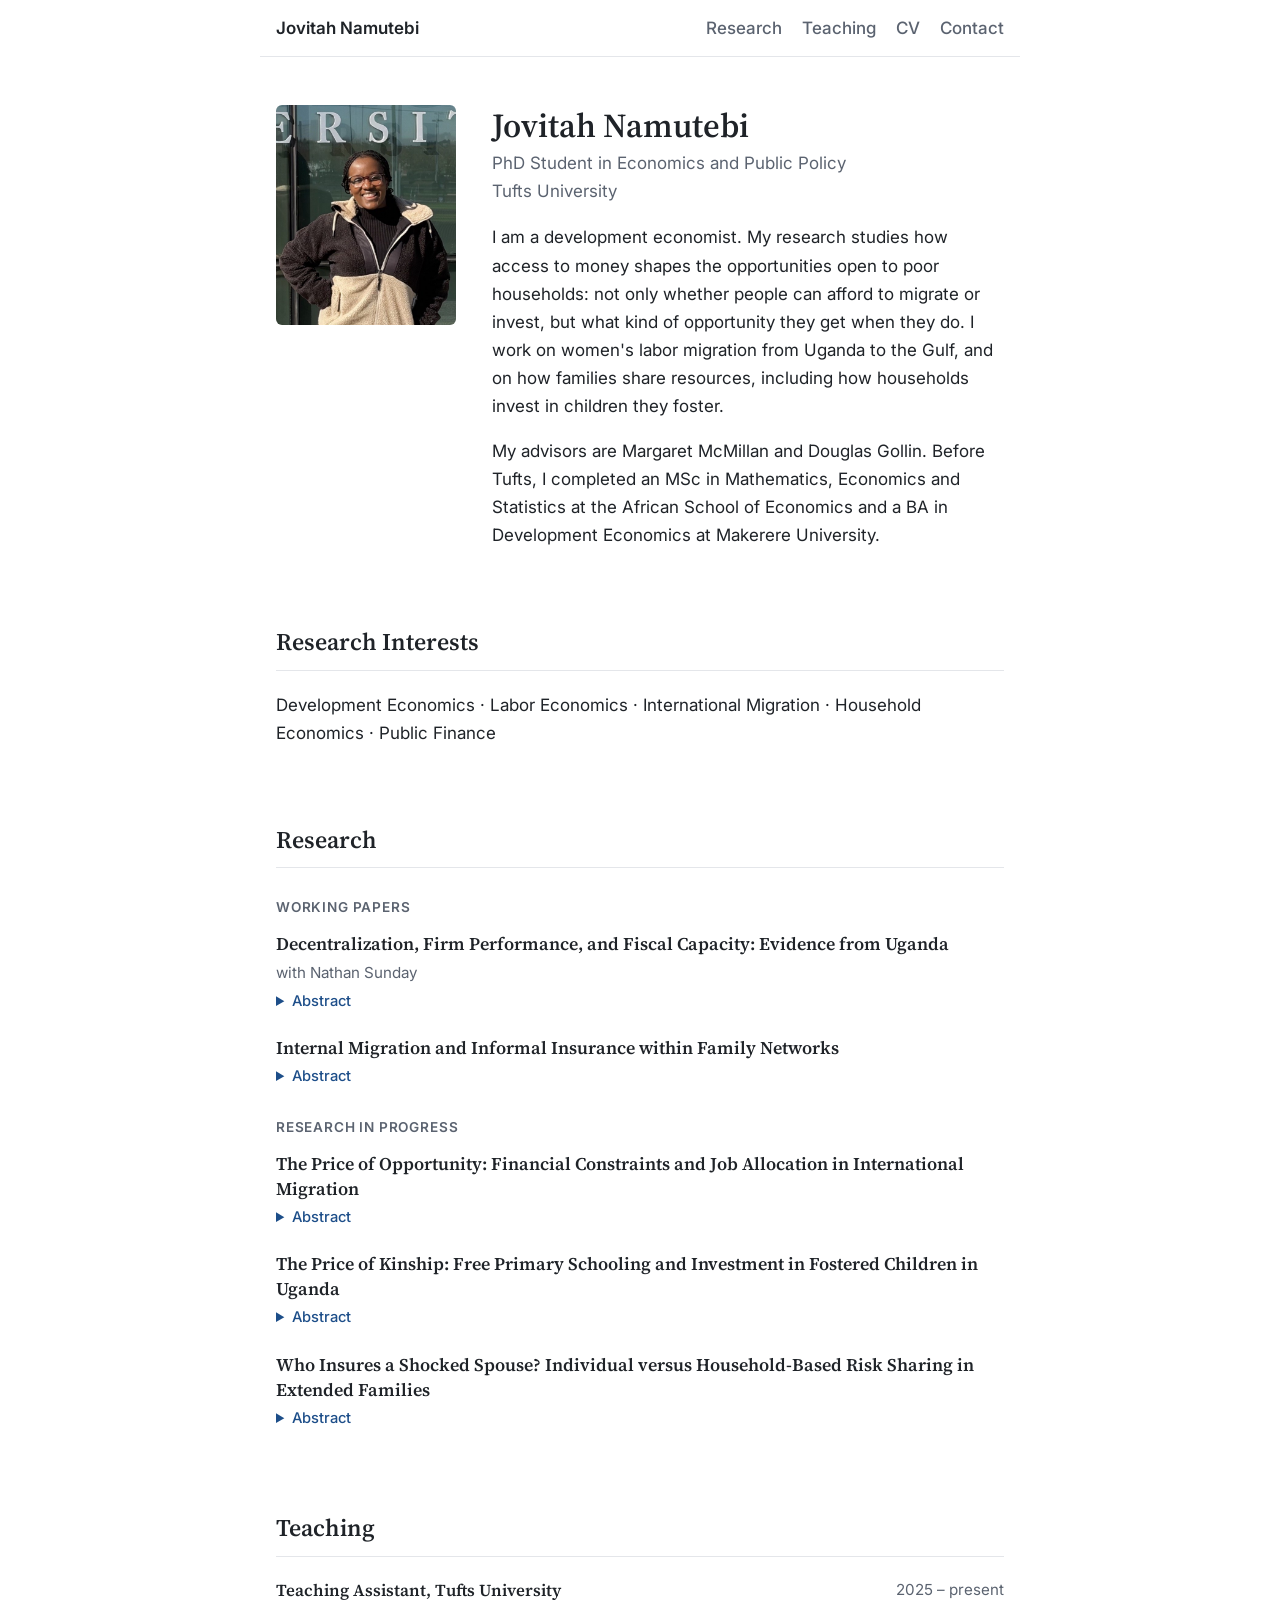
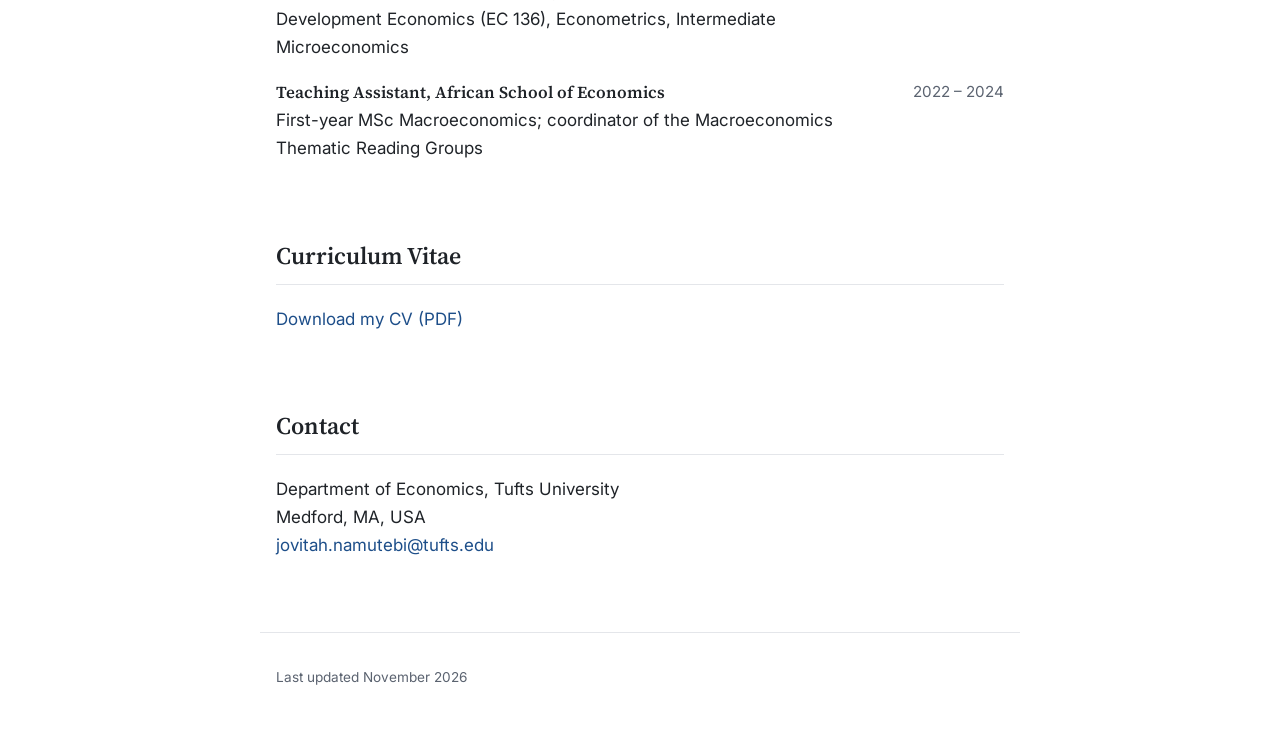
==== index.html @ 39500437 "Personal academic website" ====
<!DOCTYPE html>
<html lang="en">
<head>
  <meta charset="utf-8">
  <meta name="viewport" content="width=device-width, initial-scale=1">
  <title>Jovitah Namutebi</title>
  <meta name="description" content="Jovitah Namutebi, PhD student in Economics and Public Policy at Tufts University. Development economics, labor migration, and household economics.">
  <link rel="preconnect" href="https://fonts.googleapis.com">
  <link rel="preconnect" href="https://fonts.gstatic.com" crossorigin>
  <link href="https://fonts.googleapis.com/css2?family=Source+Serif+4:opsz,wght@8..60,400;8..60,600&family=Inter:wght@400;500;600&display=swap" rel="stylesheet">
  <link rel="stylesheet" href="style.css">
</head>
<body>

  <!-- ===================== TOP MENU ===================== -->
  <nav class="menu">
    <a class="name-link" href="#about">Jovitah Namutebi</a>
    <div class="menu-links">
      <a href="#research">Research</a>
      <a href="#teaching">Teaching</a>
      <a href="#cv">CV</a>
      <a href="#contact">Contact</a>
    </div>
  </nav>

  <main>

    <!-- ===================== ABOUT ME ===================== -->
    <section id="about" class="about">
      <!-- Photo: put a file called photo.jpg in this folder.
           Until then, the empty box is hidden automatically. -->
      <img class="photo" src="photo.jpg" alt="Photo of Jovitah Namutebi" onerror="this.style.display='none'">

      <div>
        <h1>Jovitah Namutebi</h1>
        <p class="role">PhD Student in Economics and Public Policy<br>Tufts University</p>

        <p>
          I am a development economist. My research studies how access to money
          shapes the opportunities open to poor households: not only whether people
          can afford to migrate or invest, but what kind of opportunity they get when
          they do. I work on women's labor migration from Uganda to the Gulf, and on
          how families share resources, including how households invest in children
          they foster.
        </p>

        <p>
          My advisors are Margaret McMillan and Douglas Gollin. Before Tufts, I
          completed an MSc in Mathematics, Economics and Statistics at the African
          School of Economics and a BA in Development Economics at Makerere University.
        </p>
      </div>
    </section>

    <!-- ===================== RESEARCH INTERESTS ===================== -->
    <section id="interests">
      <h2>Research Interests</h2>
      <p>Development Economics · Labor Economics · International Migration · Household Economics · Public Finance</p>
    </section>

    <!-- ===================== RESEARCH ===================== -->
    <section id="research">
      <h2>Research</h2>

      <h3 class="group">Working Papers</h3>

      <article class="paper">
        <p class="title">Decentralization, Firm Performance, and Fiscal Capacity: Evidence from Uganda</p>
        <p class="authors">with Nathan Sunday</p>
        <details>
          <summary>Abstract</summary>
          <p>
            Does creating new local governments help firms and strengthen the state's
            capacity to tax? We study Uganda's 2015/16 wave of district creation using a
            staggered difference-in-differences design and administrative tax records on
            the universe of formal firms. District splitting raises firm revenues by 13%
            and corporate income tax remittances by 23%, with gains concentrated in
            districts that were split evenly.
          </p>
        </details>
      </article>

      <article class="paper">
        <p class="title">Internal Migration and Informal Insurance within Family Networks</p>
        <details>
          <summary>Abstract</summary>
          <p>
            Migrants in sub-Saharan Africa remain embedded in extended family networks
            that serve as informal insurance where formal financial markets are limited.
            Using the Kagera Health and Development Survey, a panel that tracks
            individuals in Tanzania across nearly two decades of internal migration, I
            study risk sharing within extended families that span several households and
            locations. I reject full insurance: households' own shocks reduce their
            consumption growth. But shocks to other members of the network also affect
            a household's consumption, consistent with redistribution across households.
            I also ask whether migrants absorb shocks hitting their relatives, and whether
            this burden differs between women and men.
          </p>
        </details>
      </article>

      <h3 class="group">Research in Progress</h3>

      <article class="paper">
        <p class="title">The Price of Opportunity: Financial Constraints and Job Allocation in International Migration</p>
        <details>
          <summary>Abstract</summary>
          <p>
            Most research on liquidity constraints and migration asks whether poor
            households can afford to migrate at all. I study what happens after they do.
            Ugandan women recruited as domestic workers for Saudi Arabia can either pay
            their recruitment costs upfront or have the agency finance them and repay
            from their wages. I ask whether the way a woman finances her migration shapes
            the job and salary she ends up with. The project combines placement records,
            a phone survey of returned migrants, an experiment with recruitment officers,
            and a model of how agencies allocate jobs, with implications for
            recruitment-fee regulation and the ILO Employer Pays Principle.
          </p>
        </details>
      </article>

      <article class="paper">
        <p class="title">The Price of Kinship: Free Primary Schooling and Investment in Fostered Children in Uganda</p>
        <details>
          <summary>Abstract</summary>
          <p>
            About one in five Ugandan children lives away from their parents with
            relatives. Before 1997, fostered children were less likely to attend school
            than the host family's own children in the same household. I use Uganda's
            introduction of Universal Primary Education in 1997, and census data from
            before and after, to ask whether this gap reflects the price of schooling or
            households' preferences for their own children.
          </p>
        </details>
      </article>

      <article class="paper">
        <p class="title">Who Insures a Shocked Spouse? Individual versus Household-Based Risk Sharing in Extended Families</p>
        <details>
          <summary>Abstract</summary>
          <p>
            Using the Indonesia Family Life Survey (1993–2014), I test whether a health shock
            to one spouse draws support from that spouse's own relatives rather than from the
            couple's pooled networks, comparing the two families within the same couple.
          </p>
        </details>
      </article>
    </section>

    <!-- ===================== TEACHING ===================== -->
    <section id="teaching">
      <h2>Teaching</h2>

      <div class="teach">
        <div>
          <p class="title">Teaching Assistant, Tufts University</p>
          <p>Development Economics (EC 136), Econometrics, Intermediate Microeconomics</p>
        </div>
        <p class="when">2025 – present</p>
      </div>

      <div class="teach">
        <div>
          <p class="title">Teaching Assistant, African School of Economics</p>
          <p>First-year MSc Macroeconomics; coordinator of the Macroeconomics Thematic Reading Groups</p>
        </div>
        <p class="when">2022 – 2024</p>
      </div>
    </section>

    <!-- ===================== CV ===================== -->
    <section id="cv">
      <h2>Curriculum Vitae</h2>
      <!-- Put your CV in this folder with the name cv.pdf -->
      <p><a href="cv.pdf">Download my CV (PDF)</a></p>
    </section>

    <!-- ===================== CONTACT ===================== -->
    <section id="contact">
      <h2>Contact</h2>
      <p>
        Department of Economics, Tufts University<br>
        Medford, MA, USA<br>
        <a href="mailto:jovitah.namutebi@tufts.edu">jovitah.namutebi@tufts.edu</a>
      </p>
    </section>

  </main>

  <footer>
    <p>Last updated November 2026</p>
  </footer>

</body>
</html>
---- style.css ----
/* ============================================================
   Colours. Change these to change the look of the whole site.
   ============================================================ */
:root {
  --background: #ffffff;
  --text: #1f2328;
  --muted: #5b6370;
  --accent: #1d4e89;      /* links and highlights */
  --line: #e4e6ea;
}

/* Dark mode: used automatically when the visitor's computer is in dark mode */
@media (prefers-color-scheme: dark) {
  :root {
    --background: #15171a;
    --text: #e8eaed;
    --muted: #a0a7b1;
    --accent: #8ab4f8;
    --line: #2c3036;
  }
}

/* ============================================================
   Page basics
   ============================================================ */
* { box-sizing: border-box; }

html { scroll-behavior: smooth; }

body {
  margin: 0;
  background: var(--background);
  color: var(--text);
  font-family: "Inter", system-ui, sans-serif;
  font-size: 17px;
  line-height: 1.65;
}

main {
  max-width: 760px;
  margin: 0 auto;
  padding: 0 16px;
}

a { color: var(--accent); text-decoration: none; }
a:hover { text-decoration: underline; }

h1, h2, .title {
  font-family: "Source Serif 4", Georgia, serif;
  font-weight: 600;
}

h1 { font-size: 2.1rem; margin: 0 0 4px; line-height: 1.2; }

h2 {
  font-size: 1.5rem;
  margin: 0 0 20px;
  padding-bottom: 8px;
  border-bottom: 1px solid var(--line);
}

section { padding: 48px 0 8px; scroll-margin-top: 60px; }

/* ============================================================
   Top menu
   ============================================================ */
.menu {
  position: sticky;
  top: 0;
  z-index: 10;
  display: flex;
  justify-content: space-between;
  align-items: center;
  gap: 16px;
  max-width: 760px;
  margin: 0 auto;
  padding: 14px 16px;
  background: var(--background);
  border-bottom: 1px solid var(--line);
}

.menu .name-link { color: var(--text); font-weight: 600; }
.menu-links { display: flex; gap: 20px; }
.menu-links a { color: var(--muted); font-weight: 500; }
.menu-links a:hover { color: var(--accent); text-decoration: none; }

/* ============================================================
   About section
   ============================================================ */
.about {
  display: grid;
  grid-template-columns: 180px 1fr;
  gap: 36px;
  align-items: start;
}

.photo {
  width: 180px;
  height: 220px;
  object-fit: cover;
  border-radius: 6px;
  background: var(--line);
}

.role { color: var(--muted); margin: 0 0 18px; }
.fields { font-size: 0.95rem; }
.contact { font-weight: 500; }
.dot { color: var(--muted); margin: 0 8px; }

/* On phones: photo above the text */
@media (max-width: 640px) {
  .about { grid-template-columns: 1fr; gap: 20px; }
  .photo { width: 140px; height: 170px; }
  .menu-links { gap: 14px; }
}

/* ============================================================
   Research section
   ============================================================ */
.group {
  font-size: 0.85rem;
  text-transform: uppercase;
  letter-spacing: 0.06em;
  color: var(--muted);
  font-weight: 600;
  margin: 28px 0 12px;
}

.paper { margin-bottom: 22px; }
.paper .title { font-size: 1.12rem; margin: 0 0 4px; line-height: 1.4; }
.paper .authors { margin: 0 0 4px; color: var(--muted); font-size: 0.95rem; }

details summary {
  cursor: pointer;
  color: var(--accent);
  font-size: 0.92rem;
  font-weight: 500;
}

details p {
  margin: 8px 0 0;
  padding-left: 14px;
  border-left: 2px solid var(--line);
  color: var(--muted);
  font-size: 0.97rem;
}

/* ============================================================
   Teaching section
   ============================================================ */
.teach {
  display: flex;
  justify-content: space-between;
  gap: 16px;
  margin-bottom: 18px;
}

.teach p { margin: 0; }
.teach .title { font-size: 1.05rem; }
.teach .when { color: var(--muted); white-space: nowrap; font-size: 0.95rem; }

@media (max-width: 640px) {
  .teach { flex-direction: column; gap: 2px; }
}

/* ============================================================
   Footer
   ============================================================ */
footer {
  max-width: 760px;
  margin: 48px auto 0;
  padding: 20px 16px 40px;
  border-top: 1px solid var(--line);
  color: var(--muted);
  font-size: 0.85rem;
}
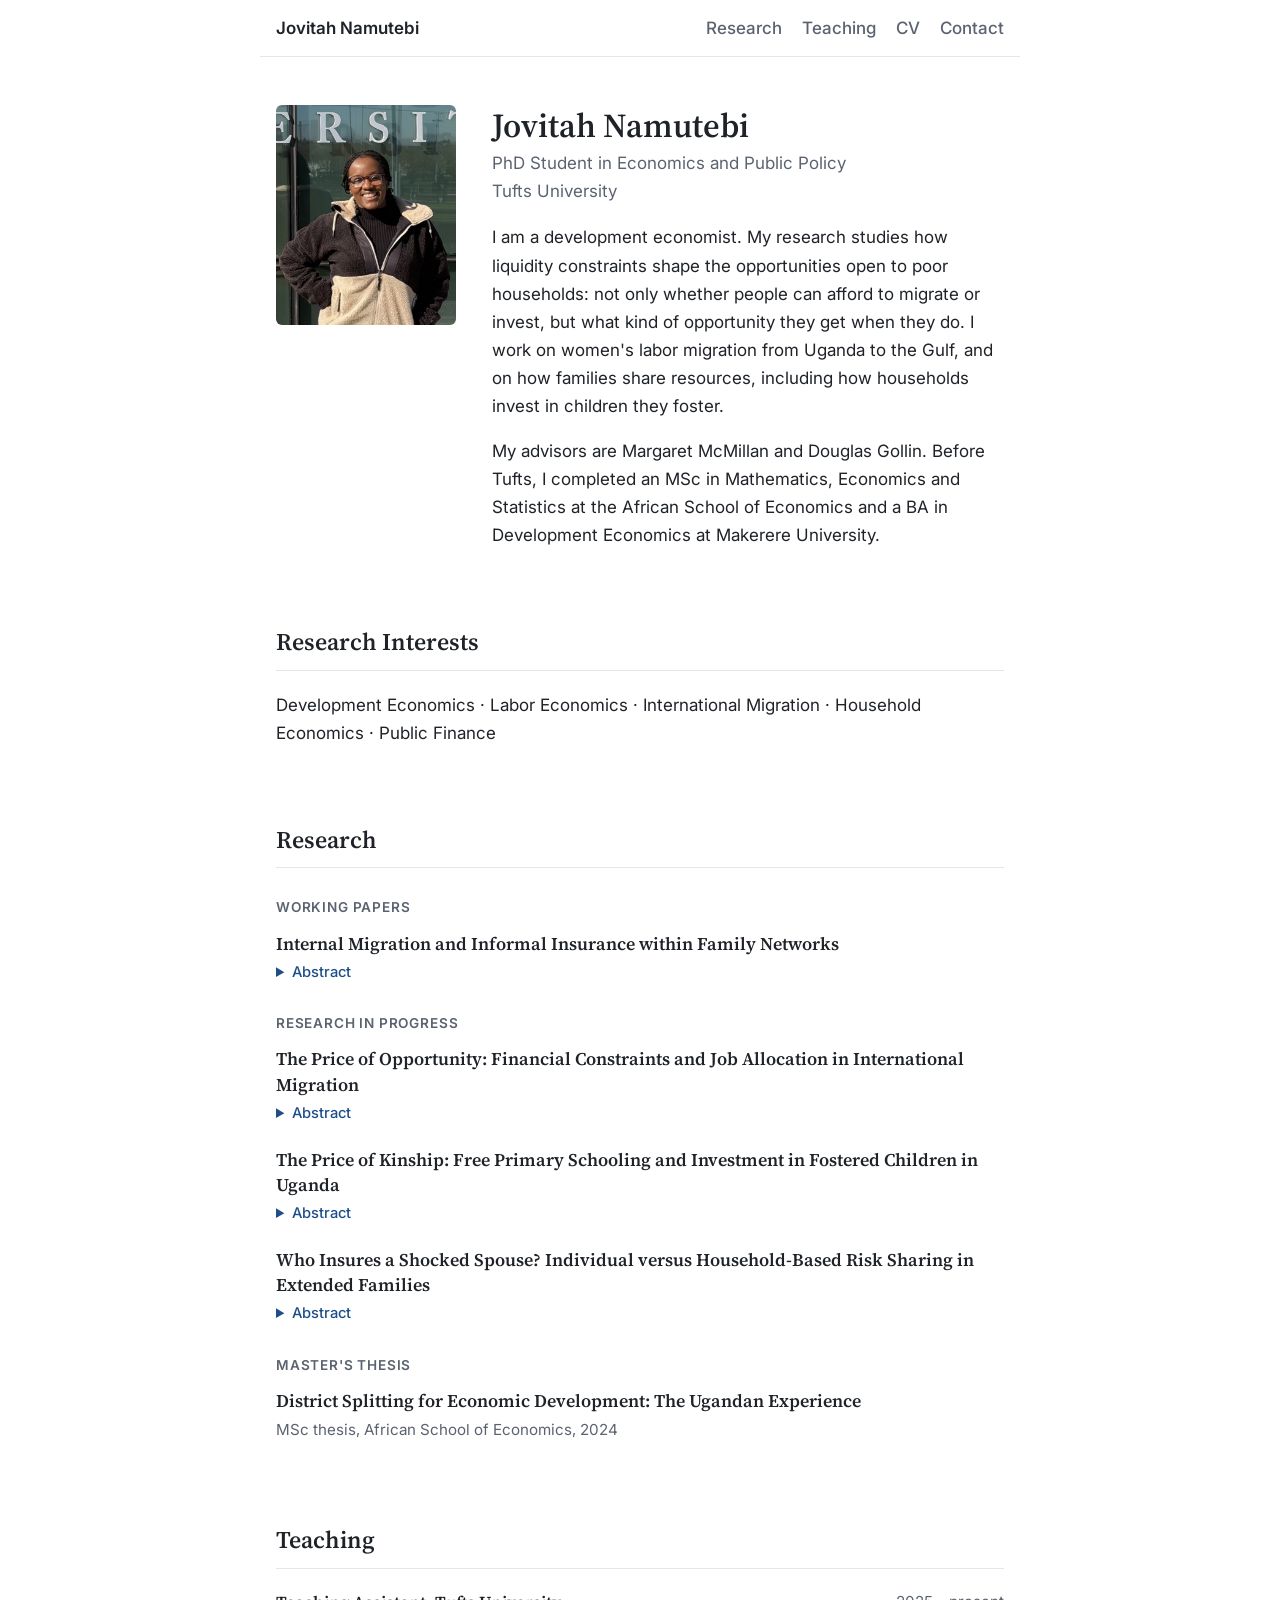
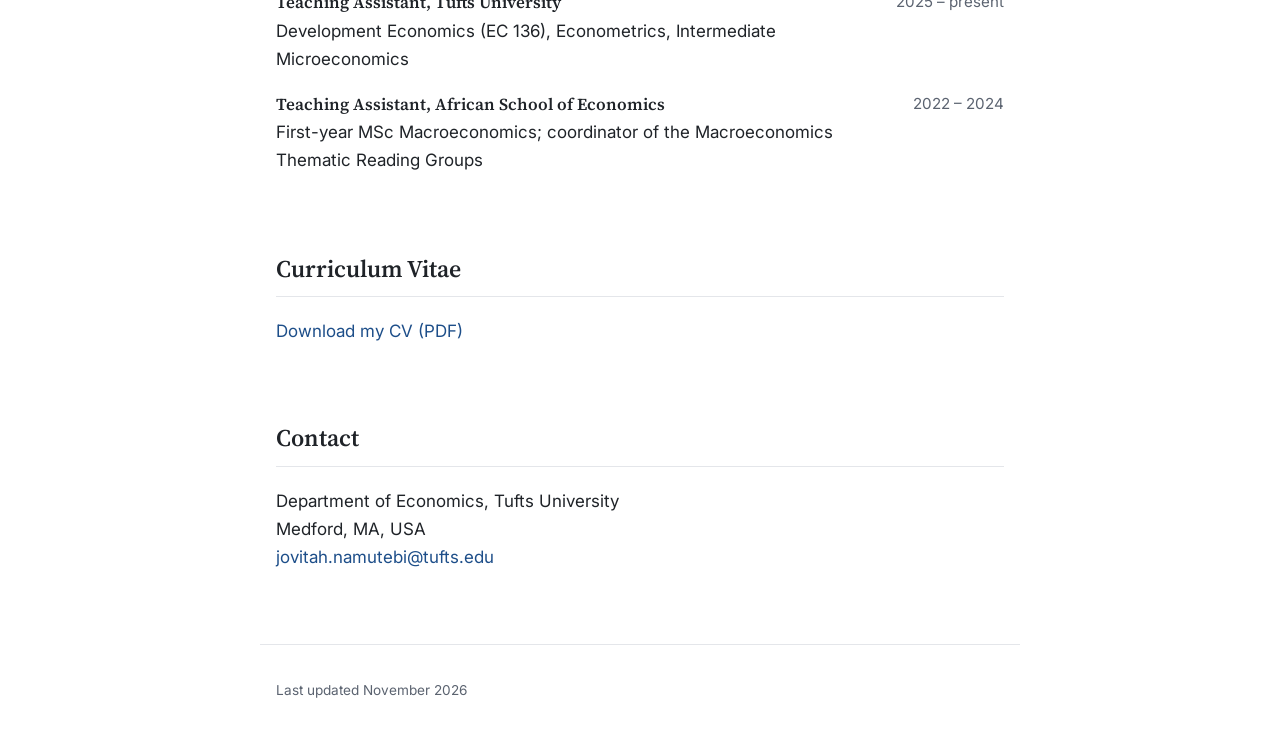
==== commit 94359b48: "Liquidity constraints wording; replace district paper with MSc thesis title" ====
--- a/index.html
+++ b/index.html
@@ -36,8 +36,8 @@
         <p class="role">PhD Student in Economics and Public Policy<br>Tufts University</p>
 
         <p>
-          I am a development economist. My research studies how access to money
-          shapes the opportunities open to poor households: not only whether people
+          I am a development economist. My research studies how liquidity constraints
+          shape the opportunities open to poor households: not only whether people
           can afford to migrate or invest, but what kind of opportunity they get when
           they do. I work on women's labor migration from Uganda to the Gulf, and on
           how families share resources, including how households invest in children
@@ -63,22 +63,6 @@
       <h2>Research</h2>
 
       <h3 class="group">Working Papers</h3>
-
-      <article class="paper">
-        <p class="title">Decentralization, Firm Performance, and Fiscal Capacity: Evidence from Uganda</p>
-        <p class="authors">with Nathan Sunday</p>
-        <details>
-          <summary>Abstract</summary>
-          <p>
-            Does creating new local governments help firms and strengthen the state's
-            capacity to tax? We study Uganda's 2015/16 wave of district creation using a
-            staggered difference-in-differences design and administrative tax records on
-            the universe of formal firms. District splitting raises firm revenues by 13%
-            and corporate income tax remittances by 23%, with gains concentrated in
-            districts that were split evenly.
-          </p>
-        </details>
-      </article>
 
       <article class="paper">
         <p class="title">Internal Migration and Informal Insurance within Family Networks</p>
@@ -145,6 +129,13 @@
           </p>
         </details>
       </article>
+
+      <h3 class="group">Master's Thesis</h3>
+
+      <article class="paper">
+        <p class="title">District Splitting for Economic Development: The Ugandan Experience</p>
+        <p class="authors">MSc thesis, African School of Economics, 2024</p>
+      </article>
     </section>
 
     <!-- ===================== TEACHING ===================== -->
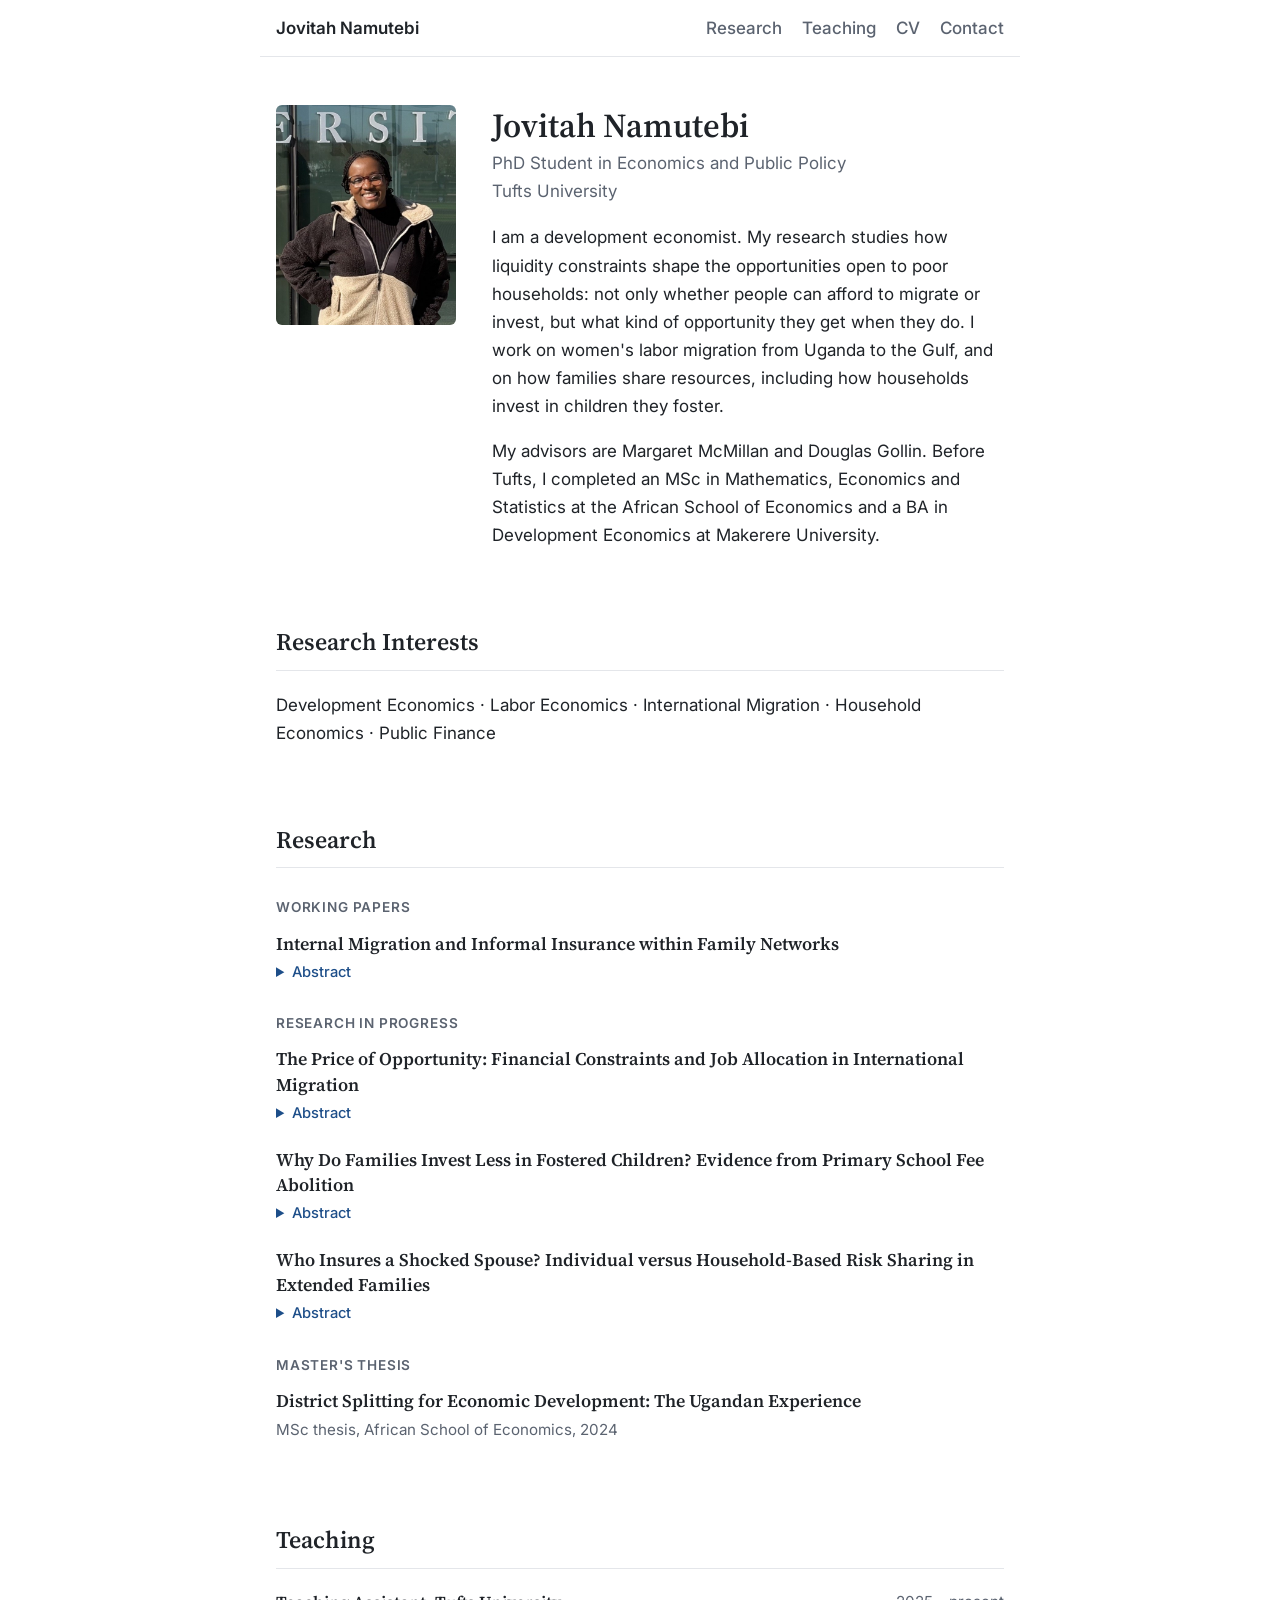
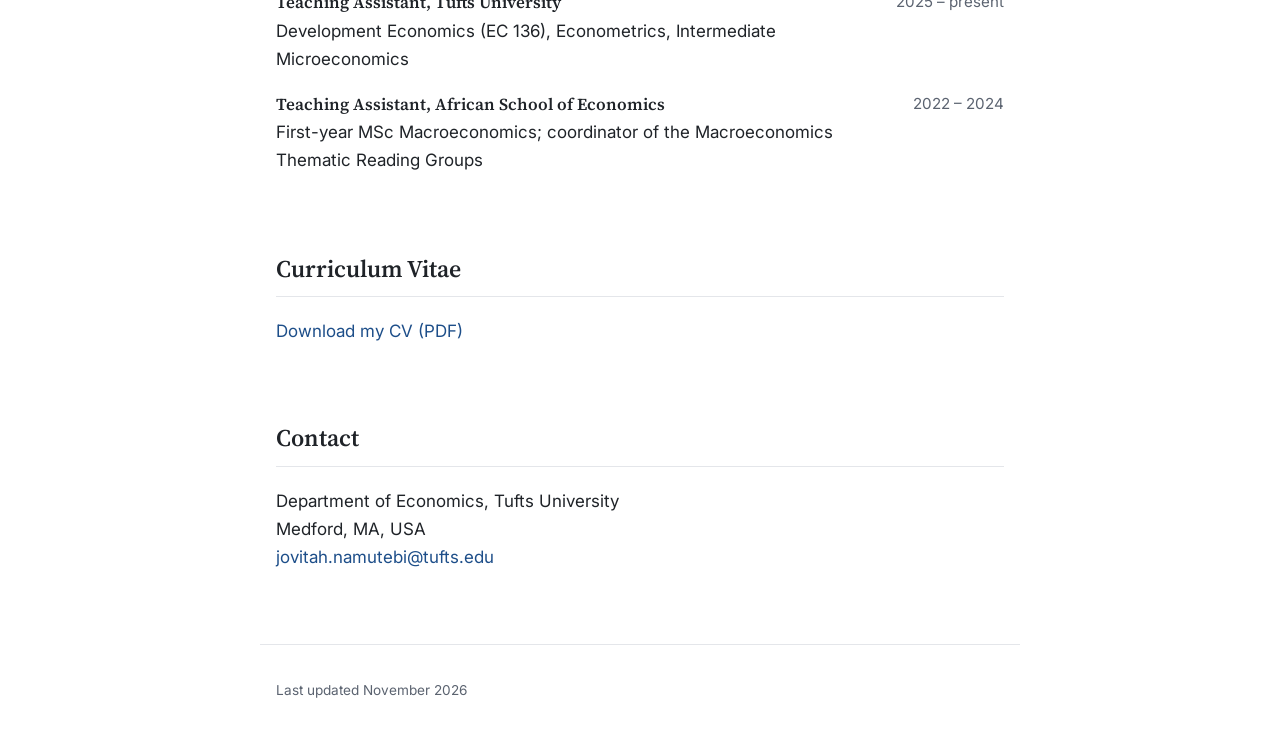
==== commit f2f18feb: "New title for fostering paper" ====
--- a/index.html
+++ b/index.html
@@ -104,7 +104,7 @@
       </article>
 
       <article class="paper">
-        <p class="title">The Price of Kinship: Free Primary Schooling and Investment in Fostered Children in Uganda</p>
+        <p class="title">Why Do Families Invest Less in Fostered Children? Evidence from Primary School Fee Abolition</p>
         <details>
           <summary>Abstract</summary>
           <p>
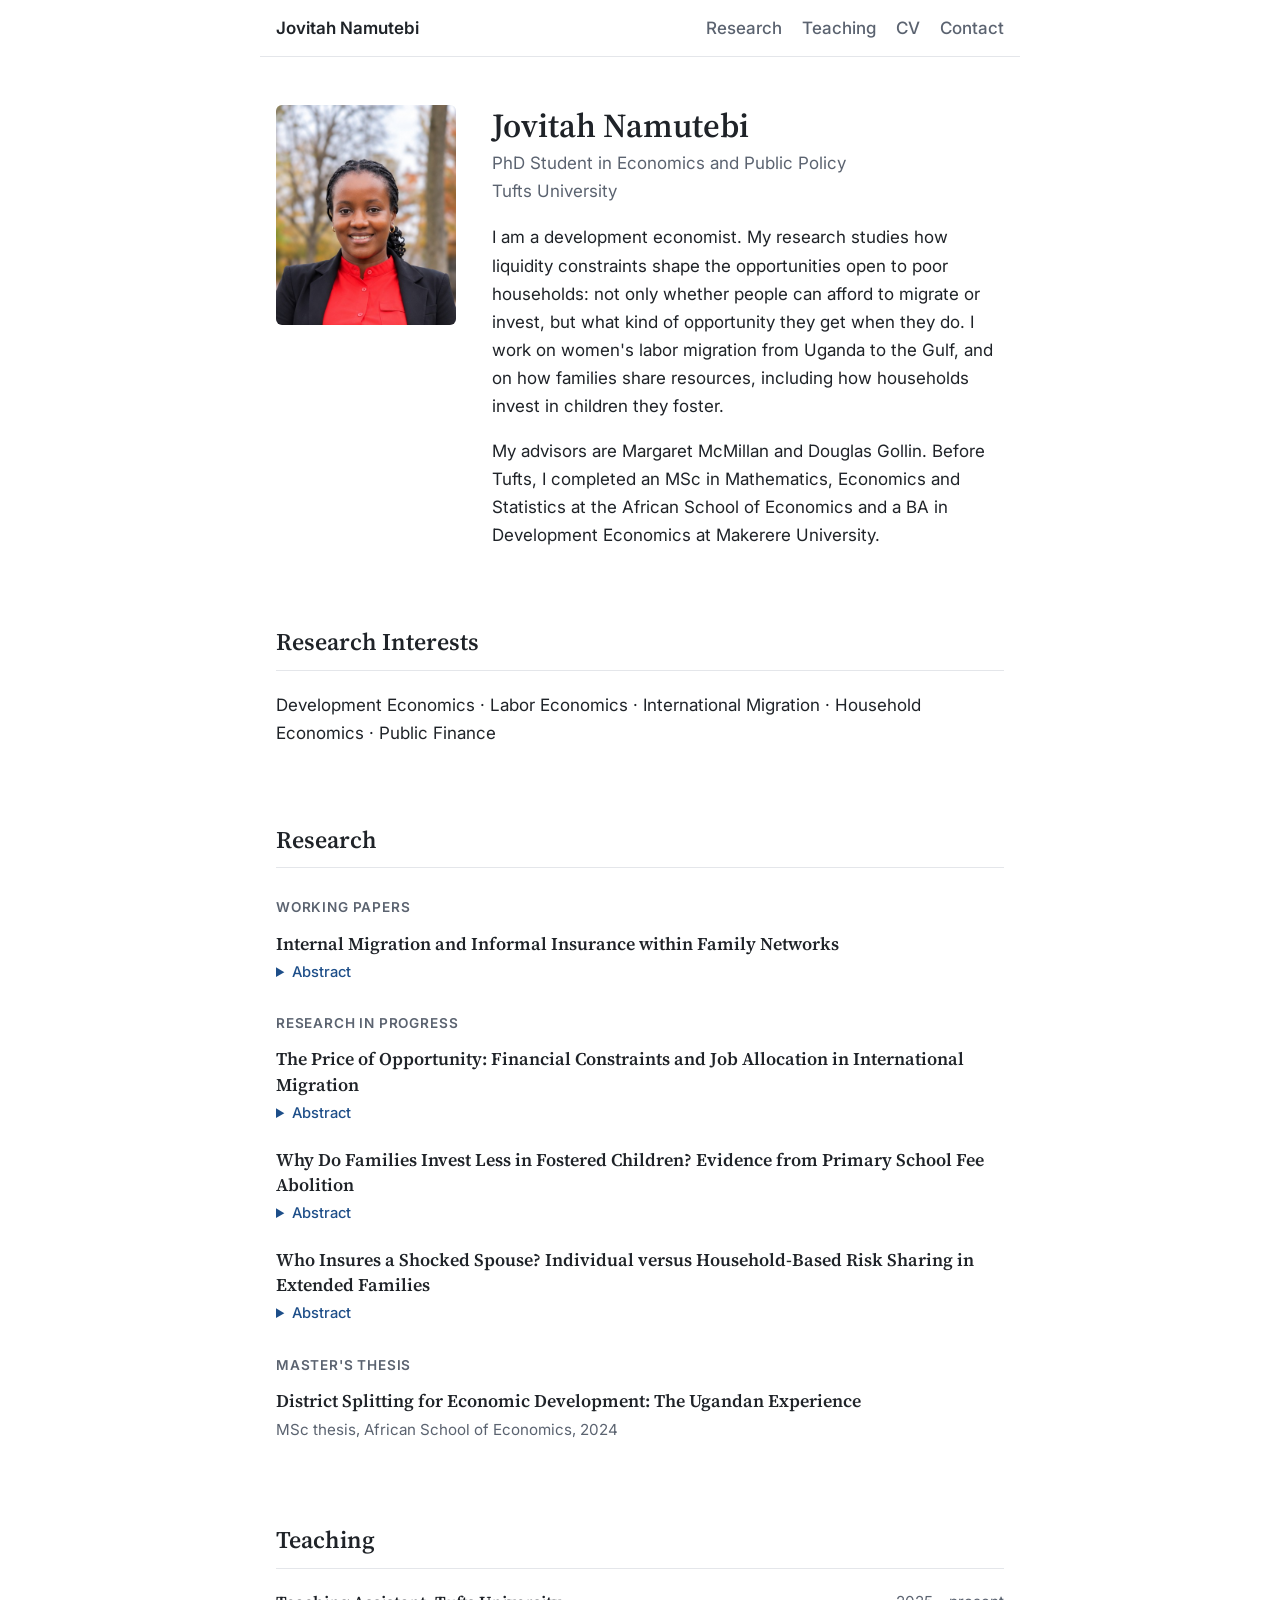
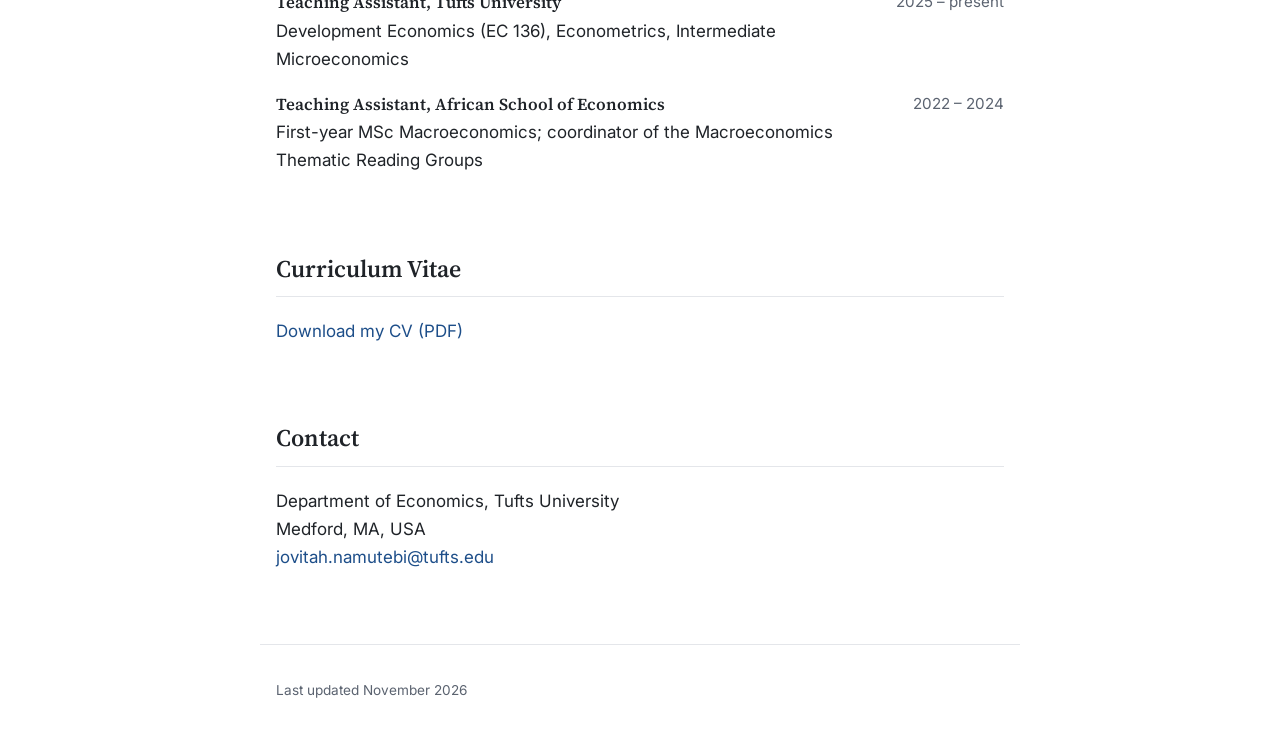
==== commit 9edc0061: "Cache-bust profile photo reference Co-Authored-By: Claude Sonnet 5 <noreply@anthropic.com>" ====
--- a/index.html
+++ b/index.html
@@ -29,7 +29,7 @@
     <section id="about" class="about">
       <!-- Photo: put a file called photo.jpg in this folder.
            Until then, the empty box is hidden automatically. -->
-      <img class="photo" src="photo.jpg" alt="Photo of Jovitah Namutebi" onerror="this.style.display='none'">
+      <img class="photo" src="photo.jpg?v=3" alt="Photo of Jovitah Namutebi" onerror="this.style.display='none'">
 
       <div>
         <h1>Jovitah Namutebi</h1>
